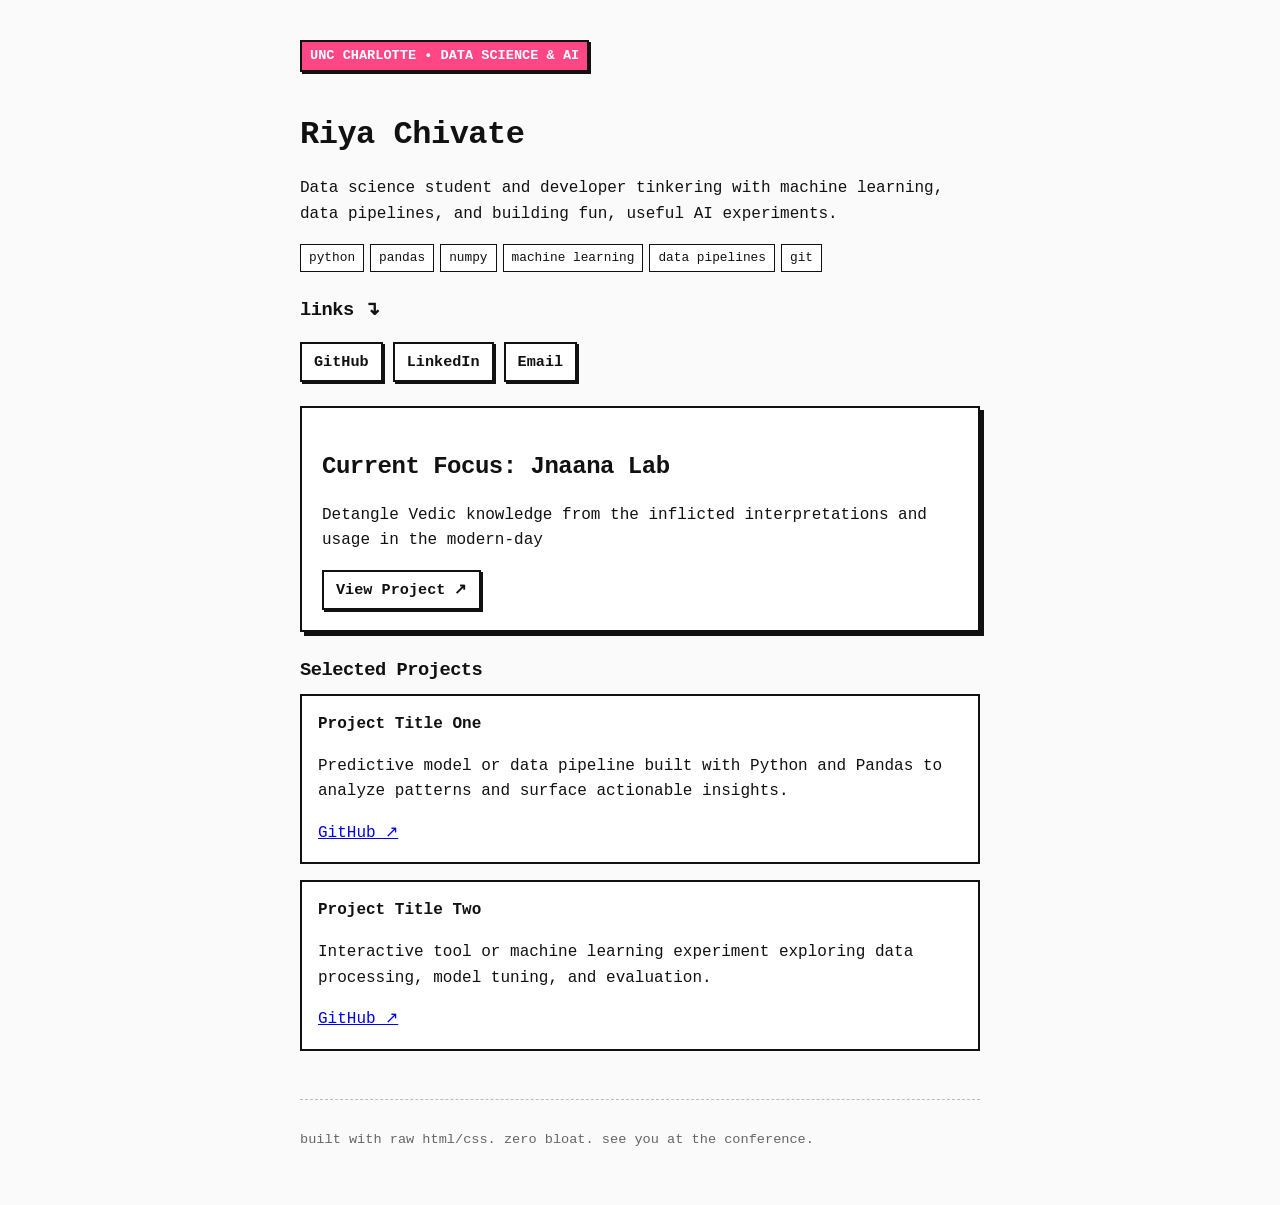
==== index.html @ 7e4f7425 "Remove target='_blank' from project links" ====
<!DOCTYPE html>
<html lang="en">
<head>
  <meta charset="UTF-8">
  <meta name="viewport" content="width=device-width, initial-scale=1.0">
  <title>Riya Chivate</title>
  <style>
    :root {
      --bg: #fafafa;
      --text: #111;
      --accent: #ff4785;
      --border: 2px solid #111;
      --shadow: 4px 4px 0px #111;
    }

    * {
      box-sizing: border-box;
    }

    body {
      font-family: -apple-system, BlinkMacSystemFont, "Segoe UI", Roboto, monospace, sans-serif;
      background: var(--bg);
      color: var(--text);
      max-width: 720px;
      margin: 0 auto;
      padding: 2.5rem 1.25rem;
      line-height: 1.6;
    }

    h1, h2, h3 {
      font-weight: 800;
      letter-spacing: -0.5px;
      margin-bottom: 0.5rem;
    }

    .badge {
      display: inline-block;
      background: var(--accent);
      color: #fff;
      font-weight: bold;
      font-size: 0.85rem;
      padding: 3px 8px;
      margin-bottom: 1rem;
      border: var(--border);
      box-shadow: 2px 2px 0px #111;
    }

    .box {
      border: var(--border);
      padding: 1.25rem;
      margin: 1.5rem 0;
      background: #fff;
      box-shadow: var(--shadow);
    }

    .tags {
      display: flex;
      flex-wrap: wrap;
      gap: 6px;
      margin: 1rem 0 1.5rem 0;
    }

    .tag {
      border: 1px solid #111;
      padding: 3px 8px;
      font-size: 0.8rem;
      background: #fff;
      font-family: monospace;
    }

    ul.links {
      list-style: none;
      padding: 0;
      display: flex;
      flex-wrap: wrap;
      gap: 10px;
      margin: 1rem 0;
    }

    ul.links a, .btn {
      display: inline-block;
      padding: 6px 12px;
      background: #fff;
      color: #111;
      text-decoration: none;
      font-weight: 600;
      font-size: 0.95rem;
      border: var(--border);
      box-shadow: 2px 2px 0px #111;
      transition: transform 0.1s, box-shadow 0.1s;
    }

    ul.links a:hover, .btn:hover {
      transform: translate(-2px, -2px);
      box-shadow: 4px 4px 0px #111;
      background: #fdf590;
    }

    .photo-grid {
      display: grid;
      grid-template-columns: repeat(auto-fit, minmax(160px, 1fr));
      gap: 12px;
      margin: 1.5rem 0;
    }

    .photo-grid img {
      width: 100%;
      height: 180px;
      object-fit: cover;
      border: var(--border);
      box-shadow: 3px 3px 0px #111;
    }

    .project-card {
      border: var(--border);
      padding: 1rem;
      margin-bottom: 1rem;
      background: #fff;
    }

    .project-card h4 {
      margin: 0 0 0.35rem 0;
    }

    footer {
      margin-top: 3rem;
      font-size: 0.85rem;
      font-family: monospace;
      color: #666;
      border-top: 1px dashed #bbb;
      padding-top: 1rem;
    }
  </style>
</head>
<body>

  <div class="badge">UNC CHARLOTTE • DATA SCIENCE & AI</div>

  <h1>Riya Chivate</h1>
  <p>Data science student and developer tinkering with machine learning, data pipelines, and building fun, useful AI experiments.</p>

  <div class="tags">
    <span class="tag">python</span>
    <span class="tag">pandas</span>
    <span class="tag">numpy</span>
    <span class="tag">machine learning</span>
    <span class="tag">data pipelines</span>
    <span class="tag">git</span>
  </div>

  <h3>links ↴</h3>
  <ul class="links">
    <li><a href="https://github.com/rchivate" target="_blank">GitHub</a></li>
    <li><a href="https://linkedin.com/in/riyachivate" target="_blank">LinkedIn</a></li>
    <li><a href="mailto:rchivate@charlotte.edu">Email</a></li>
  </ul>

  <div class="box">
    <h2>Current Focus: Jnaana Lab</h2>
    <p>Detangle Vedic knowledge from the inflicted interpretations and usage in the modern-day</p>
    <p></p>
    <a href="JnaanaLabs-landing.html" class="btn">View Project ↗</a>
  </div>

  <h3>Selected Projects</h3>

  <div class="project-card">
    <h4>Project Title One</h4>
    <p>Predictive model or data pipeline built with Python and Pandas to analyze patterns and surface actionable insights.</p>
    <a href="https://github.com/rchivate">GitHub ↗</a>
  </div>

  <div class="project-card">
    <h4>Project Title Two</h4>
    <p>Interactive tool or machine learning experiment exploring data processing, model tuning, and evaluation.</p>
    <a href="https://github.com/rchivate">GitHub ↗</a>
  </div>

  <footer>
    <p>built with raw html/css. zero bloat. see you at the conference.</p>
  </footer>

</body>
</html>
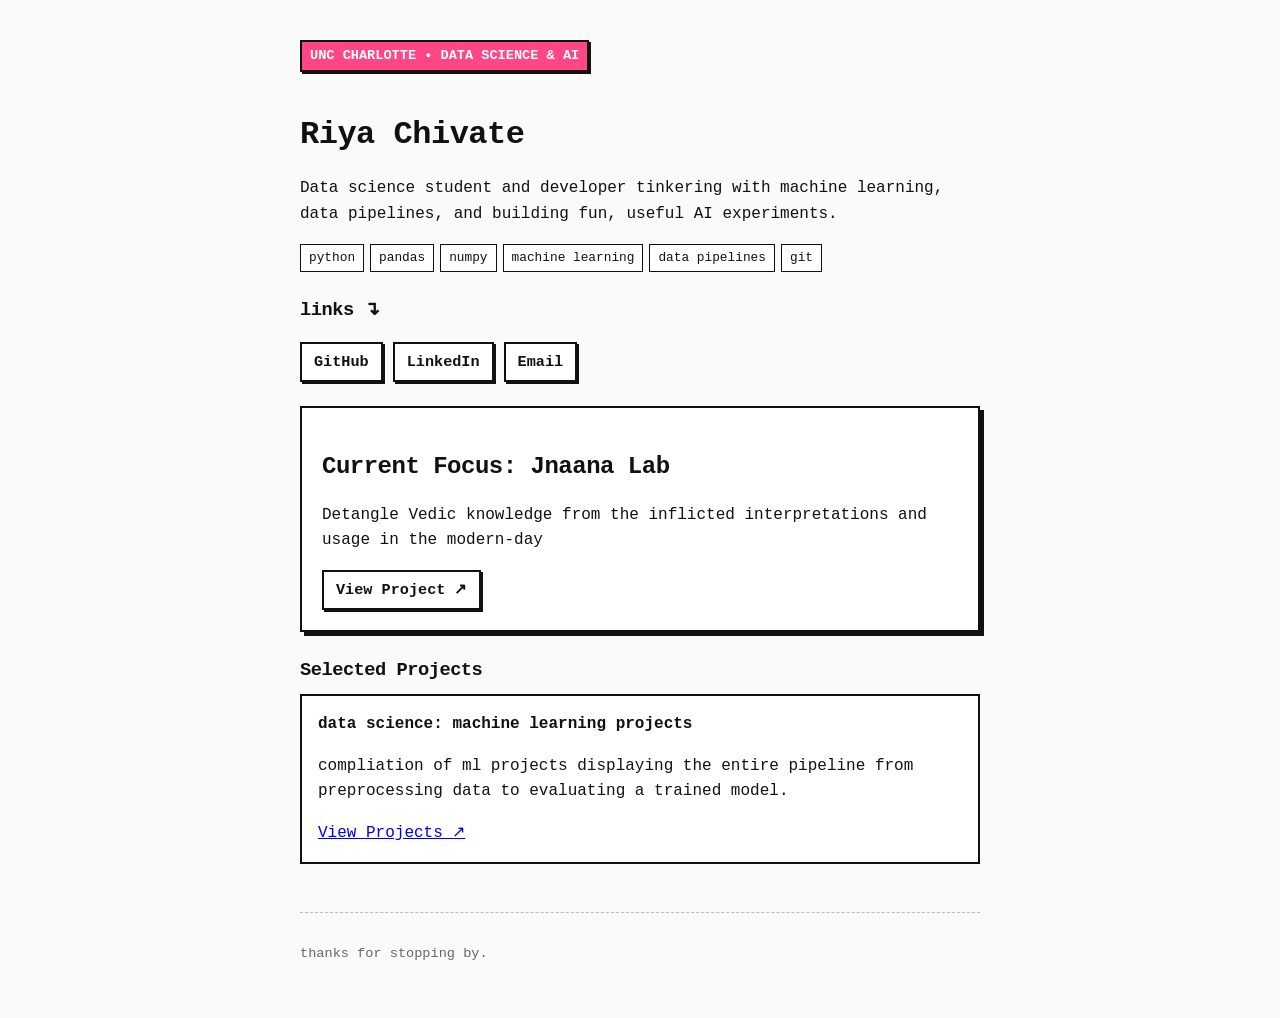
==== commit 0cdda6a1: "Revise project card and footer content in index.html Updated project card details and footer message" ====
--- a/index.html
+++ b/index.html
@@ -165,19 +165,13 @@
   <h3>Selected Projects</h3>
 
   <div class="project-card">
-    <h4>Project Title One</h4>
-    <p>Predictive model or data pipeline built with Python and Pandas to analyze patterns and surface actionable insights.</p>
-    <a href="https://github.com/rchivate">GitHub ↗</a>
-  </div>
-
-  <div class="project-card">
-    <h4>Project Title Two</h4>
-    <p>Interactive tool or machine learning experiment exploring data processing, model tuning, and evaluation.</p>
-    <a href="https://github.com/rchivate">GitHub ↗</a>
+    <h4>data science: machine learning projects</h4>
+    <p>compliation of ml projects displaying the entire pipeline from preprocessing data to evaluating a trained model.</p>
+    <a href="https://rchivate.github.io/rc-portfolio/projects.html">View Projects ↗</a>
   </div>
 
   <footer>
-    <p>built with raw html/css. zero bloat. see you at the conference.</p>
+    <p>thanks for stopping by.</p>
   </footer>
 
 </body>
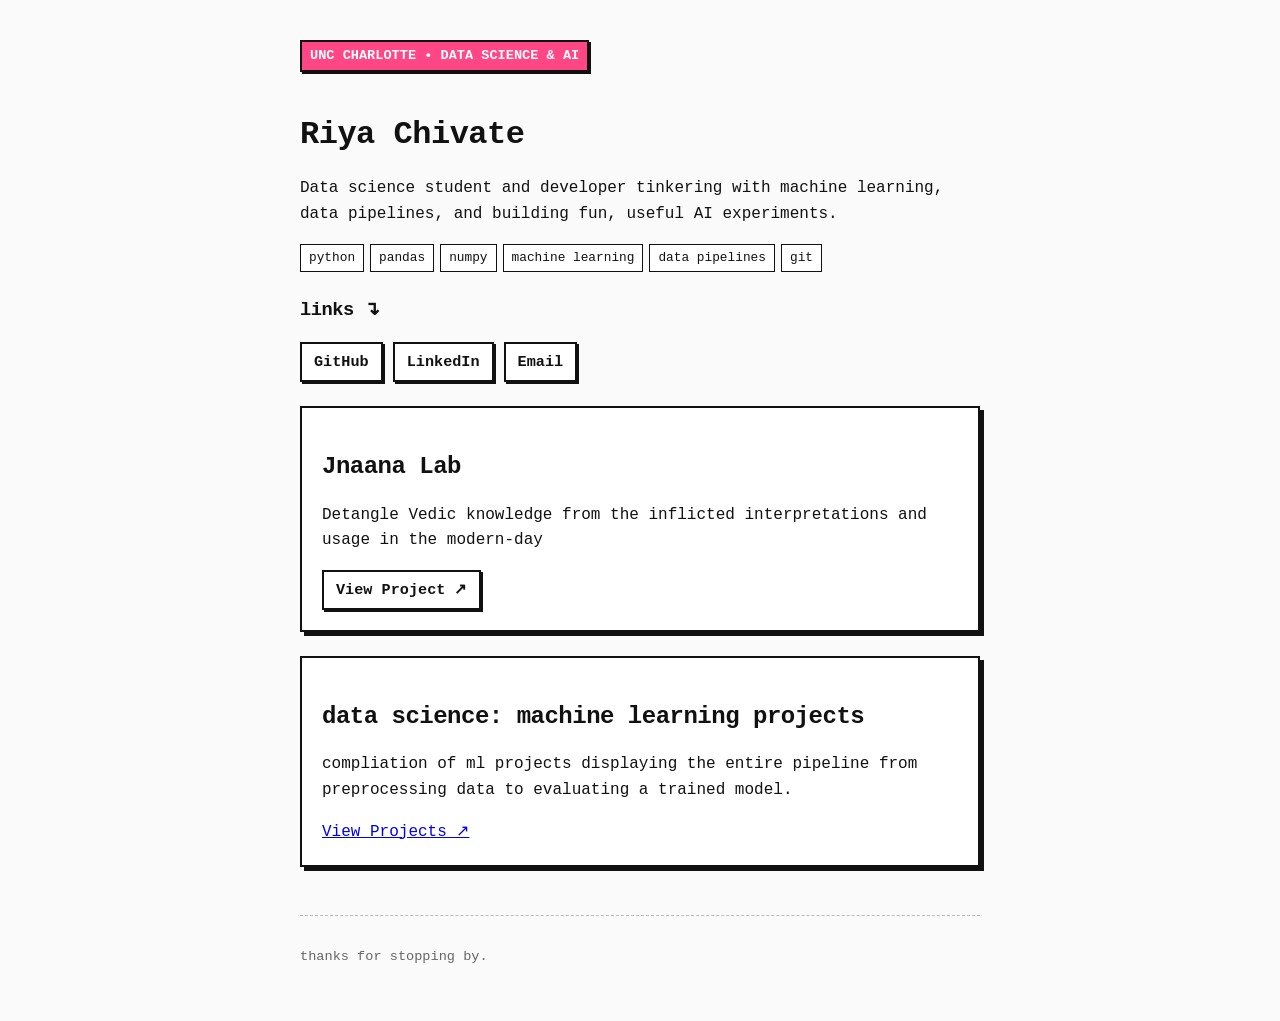
==== commit b76b96ab: "Refactor project card structure in index.html Removed project-card class and updated project heading" ====
--- a/index.html
+++ b/index.html
@@ -111,17 +111,6 @@
       box-shadow: 3px 3px 0px #111;
     }
 
-    .project-card {
-      border: var(--border);
-      padding: 1rem;
-      margin-bottom: 1rem;
-      background: #fff;
-    }
-
-    .project-card h4 {
-      margin: 0 0 0.35rem 0;
-    }
-
     footer {
       margin-top: 3rem;
       font-size: 0.85rem;
@@ -156,18 +145,17 @@
   </ul>
 
   <div class="box">
-    <h2>Current Focus: Jnaana Lab</h2>
+    <h2>Jnaana Lab</h2>
     <p>Detangle Vedic knowledge from the inflicted interpretations and usage in the modern-day</p>
     <p></p>
     <a href="JnaanaLabs-landing.html" class="btn">View Project ↗</a>
   </div>
 
-  <h3>Selected Projects</h3>
-
-  <div class="project-card">
-    <h4>data science: machine learning projects</h4>
+  <div class="box">
+    <h2>data science: machine learning projects</h2>
     <p>compliation of ml projects displaying the entire pipeline from preprocessing data to evaluating a trained model.</p>
-    <a href="https://rchivate.github.io/rc-portfolio/projects.html">View Projects ↗</a>
+    <p></p>
+    <a href="https://rchivate.github.io/rc-portfolio/projects.html" target="_blank">View Projects ↗</a>
   </div>
 
   <footer>
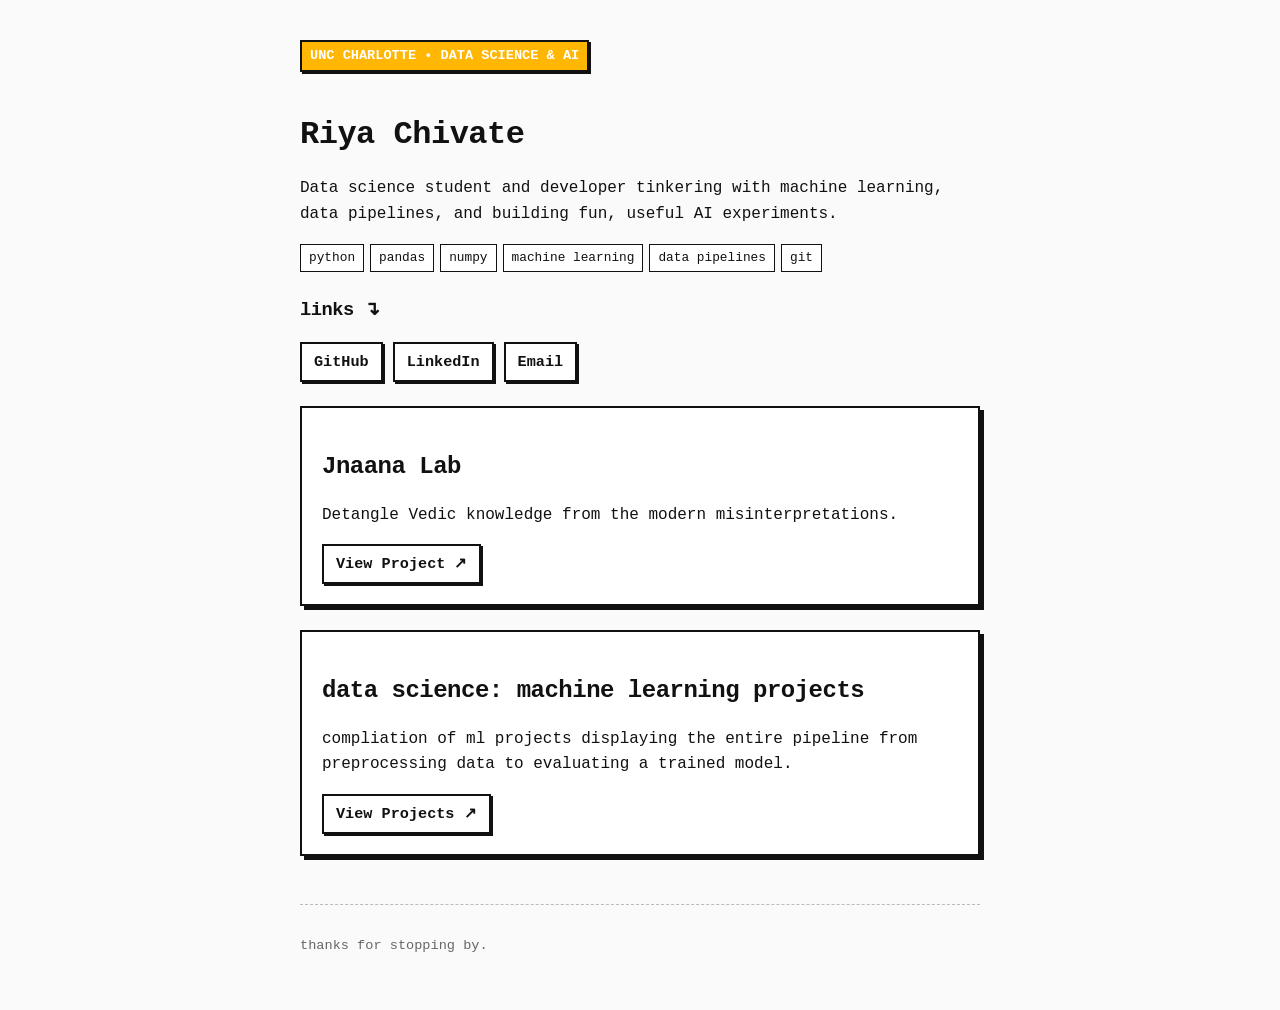
==== commit 2ae5d739: "Update styles and content in index.html Updated badge background color and modified text for Jnaana " ====
--- a/index.html
+++ b/index.html
@@ -35,7 +35,7 @@
 
     .badge {
       display: inline-block;
-      background: var(--accent);
+      background: #ffb703;
       color: #fff;
       font-weight: bold;
       font-size: 0.85rem;
@@ -146,7 +146,7 @@
 
   <div class="box">
     <h2>Jnaana Lab</h2>
-    <p>Detangle Vedic knowledge from the inflicted interpretations and usage in the modern-day</p>
+    <p>Detangle Vedic knowledge from the modern misinterpretations.</p>
     <p></p>
     <a href="JnaanaLabs-landing.html" class="btn">View Project ↗</a>
   </div>
@@ -155,7 +155,7 @@
     <h2>data science: machine learning projects</h2>
     <p>compliation of ml projects displaying the entire pipeline from preprocessing data to evaluating a trained model.</p>
     <p></p>
-    <a href="https://rchivate.github.io/rc-portfolio/projects.html" target="_blank">View Projects ↗</a>
+    <a href="https://rchivate.github.io/rc-portfolio/projects.html" target="_blank" class="btn">View Projects ↗</a>
   </div>
 
   <footer>
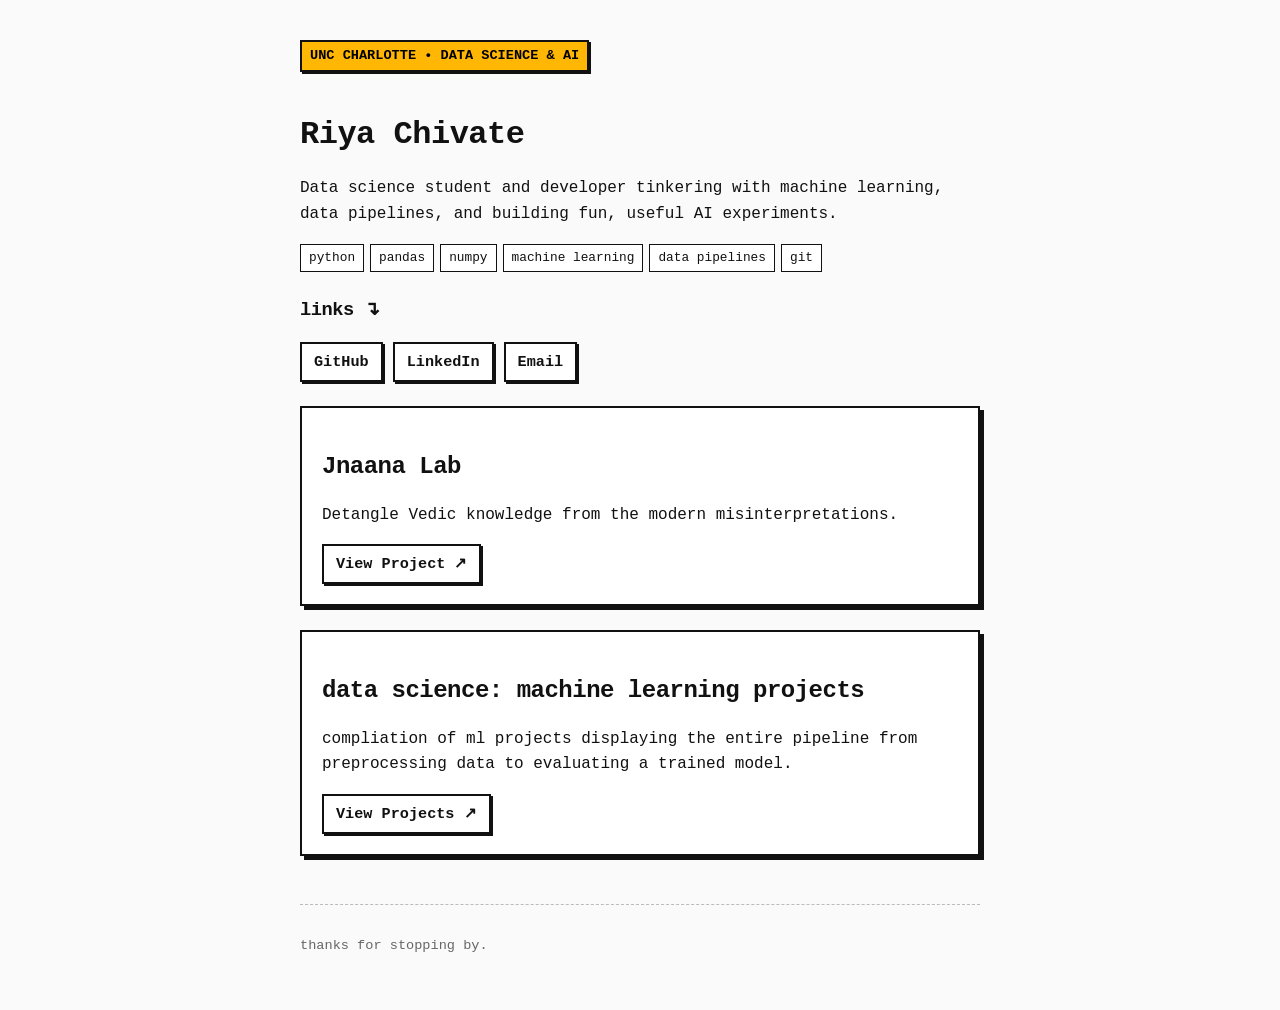
==== commit 81798f42: "format" ====
--- a/index.html
+++ b/index.html
@@ -4,122 +4,7 @@
   <meta charset="UTF-8">
   <meta name="viewport" content="width=device-width, initial-scale=1.0">
   <title>Riya Chivate</title>
-  <style>
-    :root {
-      --bg: #fafafa;
-      --text: #111;
-      --accent: #ff4785;
-      --border: 2px solid #111;
-      --shadow: 4px 4px 0px #111;
-    }
-
-    * {
-      box-sizing: border-box;
-    }
-
-    body {
-      font-family: -apple-system, BlinkMacSystemFont, "Segoe UI", Roboto, monospace, sans-serif;
-      background: var(--bg);
-      color: var(--text);
-      max-width: 720px;
-      margin: 0 auto;
-      padding: 2.5rem 1.25rem;
-      line-height: 1.6;
-    }
-
-    h1, h2, h3 {
-      font-weight: 800;
-      letter-spacing: -0.5px;
-      margin-bottom: 0.5rem;
-    }
-
-    .badge {
-      display: inline-block;
-      background: #ffb703;
-      color: #fff;
-      font-weight: bold;
-      font-size: 0.85rem;
-      padding: 3px 8px;
-      margin-bottom: 1rem;
-      border: var(--border);
-      box-shadow: 2px 2px 0px #111;
-    }
-
-    .box {
-      border: var(--border);
-      padding: 1.25rem;
-      margin: 1.5rem 0;
-      background: #fff;
-      box-shadow: var(--shadow);
-    }
-
-    .tags {
-      display: flex;
-      flex-wrap: wrap;
-      gap: 6px;
-      margin: 1rem 0 1.5rem 0;
-    }
-
-    .tag {
-      border: 1px solid #111;
-      padding: 3px 8px;
-      font-size: 0.8rem;
-      background: #fff;
-      font-family: monospace;
-    }
-
-    ul.links {
-      list-style: none;
-      padding: 0;
-      display: flex;
-      flex-wrap: wrap;
-      gap: 10px;
-      margin: 1rem 0;
-    }
-
-    ul.links a, .btn {
-      display: inline-block;
-      padding: 6px 12px;
-      background: #fff;
-      color: #111;
-      text-decoration: none;
-      font-weight: 600;
-      font-size: 0.95rem;
-      border: var(--border);
-      box-shadow: 2px 2px 0px #111;
-      transition: transform 0.1s, box-shadow 0.1s;
-    }
-
-    ul.links a:hover, .btn:hover {
-      transform: translate(-2px, -2px);
-      box-shadow: 4px 4px 0px #111;
-      background: #fdf590;
-    }
-
-    .photo-grid {
-      display: grid;
-      grid-template-columns: repeat(auto-fit, minmax(160px, 1fr));
-      gap: 12px;
-      margin: 1.5rem 0;
-    }
-
-    .photo-grid img {
-      width: 100%;
-      height: 180px;
-      object-fit: cover;
-      border: var(--border);
-      box-shadow: 3px 3px 0px #111;
-    }
-
-    footer {
-      margin-top: 3rem;
-      font-size: 0.85rem;
-      font-family: monospace;
-      color: #666;
-      border-top: 1px dashed #bbb;
-      padding-top: 1rem;
-    }
-  </style>
+  <link rel="stylesheet" href="style.css">
 </head>
 <body>
 
@@ -148,7 +33,7 @@
     <h2>Jnaana Lab</h2>
     <p>Detangle Vedic knowledge from the modern misinterpretations.</p>
     <p></p>
-    <a href="JnaanaLabs-landing.html" class="btn">View Project ↗</a>
+    <a href="jnaana-labs/landing.html" class="btn">View Project ↗</a>
   </div>
 
   <div class="box">
--- a/style.css
+++ b/style.css
@@ -0,0 +1,121 @@
+:root {
+      --bg: #fafafa;
+      --text: #111;
+      --accent: #ff4785;
+      --border: 2px solid #111;
+      --shadow: 4px 4px 0px #111;
+    }
+
+    * {
+      box-sizing: border-box;
+    }
+
+    body {
+      font-family: -apple-system, BlinkMacSystemFont, "Segoe UI", Roboto, monospace, sans-serif;
+      background: var(--bg);
+      color: var(--text);
+      max-width: 720px;
+      margin: 0 auto;
+      padding: 2.5rem 1.25rem;
+      line-height: 1.6;
+    }
+
+    h1, h2, h3 {
+      font-weight: 800;
+      letter-spacing: -0.5px;
+      margin-bottom: 0.5rem;
+    }
+
+    .badge {
+      display: inline-block;
+      background: #ffb703;
+      color: #000;
+      font-weight: bold;
+      font-size: 0.85rem;
+      padding: 3px 8px;
+      margin-bottom: 1rem;
+      border: var(--border);
+      box-shadow: 2px 2px 0px #111;
+    }
+
+    .box {
+      border: var(--border);
+      padding: 1.25rem;
+      margin: 1.5rem 0;
+      background: #fff;
+      box-shadow: var(--shadow);
+    }
+
+    .project-card {
+      border: var(--border);
+      padding: 1.25rem;
+      margin: 1.5rem 0;
+      background: #fff;
+    }
+
+    .tags {
+      display: flex;
+      flex-wrap: wrap;
+      gap: 6px;
+      margin: 1rem 0 1.5rem 0;
+    }
+
+    .tag {
+      border: 1px solid #111;
+      padding: 3px 8px;
+      font-size: 0.8rem;
+      background: #fff;
+      font-family: monospace;
+    }
+
+    ul.links {
+      list-style: none;
+      padding: 0;
+      display: flex;
+      flex-wrap: wrap;
+      gap: 10px;
+      margin: 1rem 0;
+    }
+
+    ul.links a, .btn {
+      display: inline-block;
+      padding: 6px 12px;
+      background: #fff;
+      color: #111;
+      text-decoration: none;
+      font-weight: 600;
+      font-size: 0.95rem;
+      border: var(--border);
+      box-shadow: 2px 2px 0px #111;
+      transition: transform 0.1s, box-shadow 0.1s;
+    }
+
+    ul.links a:hover, .btn:hover {
+      transform: translate(-2px, -2px);
+      box-shadow: 4px 4px 0px #111;
+      background: #fdf590;
+    }
+
+    .photo-grid {
+      display: grid;
+      grid-template-columns: repeat(auto-fit, minmax(160px, 1fr));
+      gap: 12px;
+      margin: 1.5rem 0;
+    }
+
+    .photo-grid img {
+      width: 100%;
+      height: 180px;
+      object-fit: cover;
+      border: var(--border);
+      box-shadow: 3px 3px 0px #111;
+    }
+
+    footer {
+      margin-top: 3rem;
+      font-size: 0.85rem;
+      font-family: monospace;
+      color: #666;
+      border-top: 1px dashed #bbb;
+      padding-top: 1rem;
+    }
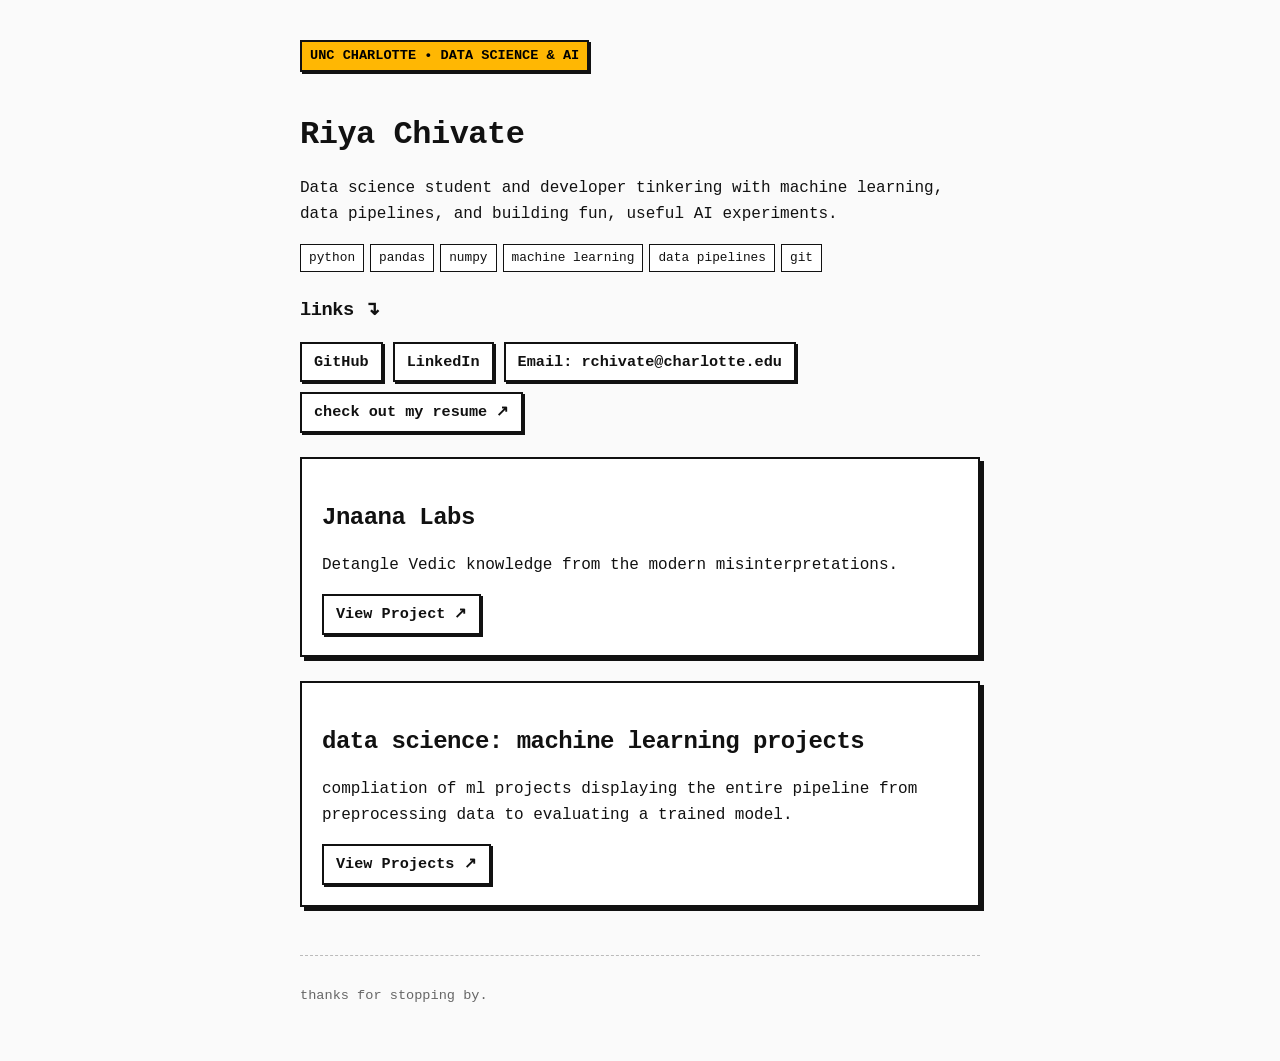
==== commit 5bb8517c: "structure" ====
--- a/index.html
+++ b/index.html
@@ -26,11 +26,12 @@
   <ul class="links">
     <li><a href="https://github.com/rchivate" target="_blank">GitHub</a></li>
     <li><a href="https://linkedin.com/in/riyachivate" target="_blank">LinkedIn</a></li>
-    <li><a href="mailto:rchivate@charlotte.edu">Email</a></li>
+    <li><a href="mailto:rchivate@charlotte.edu">Email: rchivate@charlotte.edu</a></li>
+    <li>  <a href="https://drive.google.com/uc?export=view&id=1Q8QIQ-ijrzalDly4BFpGcMTfpdlsAtd9" target="_blank" class="btn">check out my resume ↗</a></li>
   </ul>
 
   <div class="box">
-    <h2>Jnaana Lab</h2>
+    <h2>Jnaana Labs</h2>
     <p>Detangle Vedic knowledge from the modern misinterpretations.</p>
     <p></p>
     <a href="jnaana-labs/landing.html" class="btn">View Project ↗</a>
@@ -43,6 +44,7 @@
     <a href="https://rchivate.github.io/rc-portfolio/projects.html" target="_blank" class="btn">View Projects ↗</a>
   </div>
 
+
   <footer>
     <p>thanks for stopping by.</p>
   </footer>
--- a/style.css
+++ b/style.css
@@ -24,6 +24,10 @@
       font-weight: 800;
       letter-spacing: -0.5px;
       margin-bottom: 0.5rem;
+    }
+
+    h1 {
+        align-items: center;
     }
 
     .badge {
@@ -96,6 +100,24 @@
       background: #fdf590;
     }
 
+    /* Optional styling to make it look clean and well-spaced */
+    .project-bullets {
+    list-style-type: disc;
+    padding-left: 3rem;
+    padding-right: 3rem;
+    margin: 0.5rem 0;
+    line-height: 1.2;
+    color: #374151; /* Dark gray for readability */
+    }
+
+    .project-bullets li {
+    margin-bottom: 1.2rem;
+    }
+
+    .project-bullets strong {
+    color: #111827; /* Darker emphasis */
+    }
+
     .photo-grid {
       display: grid;
       grid-template-columns: repeat(auto-fit, minmax(160px, 1fr));
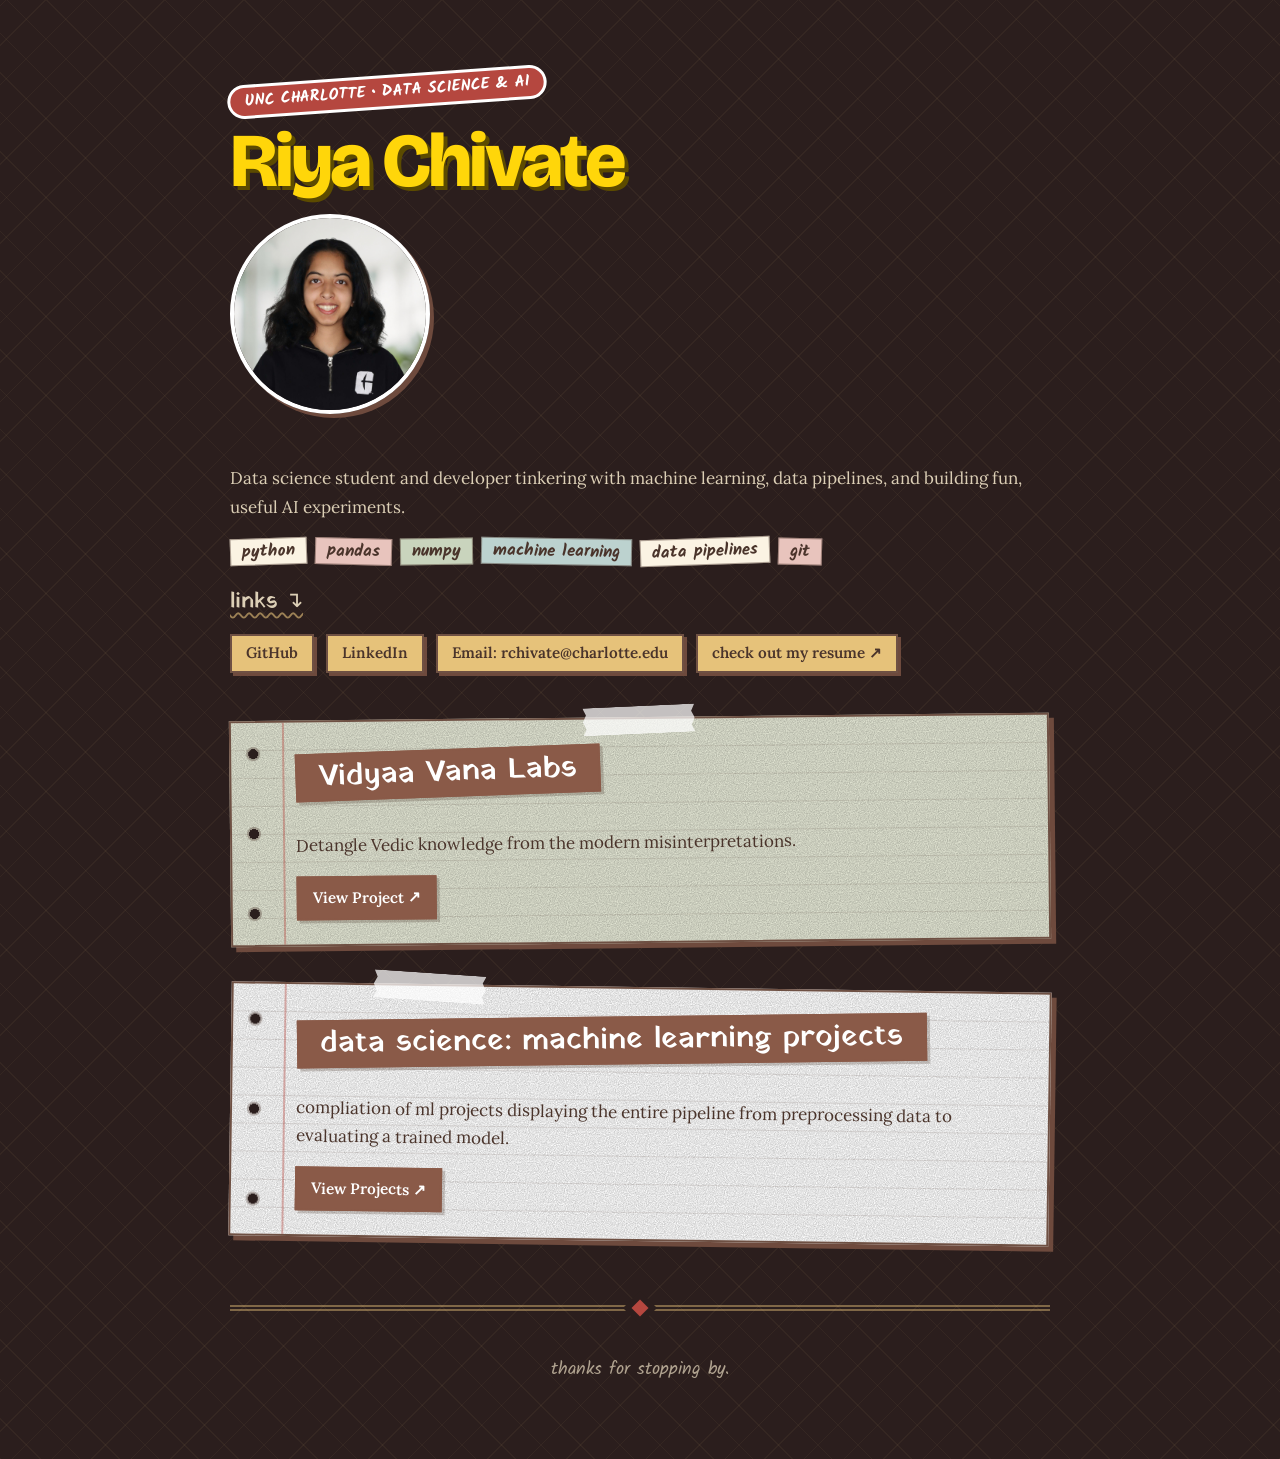
==== commit bcfbb7cb: "yoga research" ====
--- a/index.html
+++ b/index.html
@@ -11,6 +11,7 @@
   <div class="badge">UNC CHARLOTTE • DATA SCIENCE & AI</div>
 
   <h1>Riya Chivate</h1>
+    <img src="headshot.jpg" alt="Riya Chivate" class="profile">
   <p>Data science student and developer tinkering with machine learning, data pipelines, and building fun, useful AI experiments.</p>
 
   <div class="tags">
@@ -27,14 +28,14 @@
     <li><a href="https://github.com/rchivate" target="_blank">GitHub</a></li>
     <li><a href="https://linkedin.com/in/riyachivate" target="_blank">LinkedIn</a></li>
     <li><a href="mailto:rchivate@charlotte.edu">Email: rchivate@charlotte.edu</a></li>
-    <li>  <a href="https://drive.google.com/uc?export=view&id=1Q8QIQ-ijrzalDly4BFpGcMTfpdlsAtd9" target="_blank" class="btn">check out my resume ↗</a></li>
+    <li><a href="https://drive.google.com/uc?export=view&id=1Q8QIQ-ijrzalDly4BFpGcMTfpdlsAtd9" target="_blank" class="btn">check out my resume ↗</a></li>
   </ul>
 
   <div class="box">
-    <h2>Jnaana Labs</h2>
+    <h2>Vidyaa Vana Labs</h2>
     <p>Detangle Vedic knowledge from the modern misinterpretations.</p>
     <p></p>
-    <a href="jnaana-labs/landing.html" class="btn">View Project ↗</a>
+    <a href="vidyaa-vana-labs/landing.html" class="btn">View Project ↗</a>
   </div>
 
   <div class="box">
--- a/style.css
+++ b/style.css
@@ -1,143 +1,545 @@
+/* Keep @import on line 1 (or swap it for a <link> in your HTML). */
+@import url("https://fonts.googleapis.com/css2?family=Lora:ital,wght@0,400..700;1,400..600&family=Yatra+One&family=Kalam:wght@400;700&family=Bricolage+Grotesque:opsz,wght@12..96,400..800&family=Noto+Serif+Devanagari:wght@400..700&display=swap");
+@import url('https://fonts.googleapis.com/css2?family=Palanquin+Dark:wght@400;500;600;700&display=swap');
+
 :root {
-      --bg: #fafafa;
-      --text: #111;
-      --accent: #ff4785;
-      --border: 2px solid #111;
-      --shadow: 4px 4px 0px #111;
-    }
-
-    * {
-      box-sizing: border-box;
-    }
-
-    body {
-      font-family: -apple-system, BlinkMacSystemFont, "Segoe UI", Roboto, monospace, sans-serif;
-      background: var(--bg);
-      color: var(--text);
-      max-width: 720px;
-      margin: 0 auto;
-      padding: 2.5rem 1.25rem;
-      line-height: 1.6;
-    }
-
-    h1, h2, h3 {
-      font-weight: 800;
-      letter-spacing: -0.5px;
-      margin-bottom: 0.5rem;
-    }
-
-    h1 {
-        align-items: center;
-    }
-
-    .badge {
-      display: inline-block;
-      background: #ffb703;
-      color: #000;
-      font-weight: bold;
-      font-size: 0.85rem;
-      padding: 3px 8px;
-      margin-bottom: 1rem;
-      border: var(--border);
-      box-shadow: 2px 2px 0px #111;
-    }
-
-    .box {
-      border: var(--border);
-      padding: 1.25rem;
-      margin: 1.5rem 0;
-      background: #fff;
-      box-shadow: var(--shadow);
-    }
-
-    .project-card {
-      border: var(--border);
-      padding: 1.25rem;
-      margin: 1.5rem 0;
-      background: #fff;
-    }
-
-    .tags {
-      display: flex;
-      flex-wrap: wrap;
-      gap: 6px;
-      margin: 1rem 0 1.5rem 0;
-    }
-
-    .tag {
-      border: 1px solid #111;
-      padding: 3px 8px;
-      font-size: 0.8rem;
-      background: #fff;
-      font-family: monospace;
-    }
-
-    ul.links {
-      list-style: none;
-      padding: 0;
-      display: flex;
-      flex-wrap: wrap;
-      gap: 10px;
-      margin: 1rem 0;
-    }
-
-    ul.links a, .btn {
-      display: inline-block;
-      padding: 6px 12px;
-      background: #fff;
-      color: #111;
-      text-decoration: none;
-      font-weight: 600;
-      font-size: 0.95rem;
-      border: var(--border);
-      box-shadow: 2px 2px 0px #111;
-      transition: transform 0.1s, box-shadow 0.1s;
-    }
-
-    ul.links a:hover, .btn:hover {
-      transform: translate(-2px, -2px);
-      box-shadow: 4px 4px 0px #111;
-      background: #fdf590;
-    }
-
-    /* Optional styling to make it look clean and well-spaced */
-    .project-bullets {
-    list-style-type: disc;
+  /* page */
+  --night: #2b1e1d;      /* warm dark brown, softer than black */
+  --text: #dccfb6;       /* page text */
+  --gold: #e6c27a;       /* muted marigold for links on the dark page */
+  --yellow: #ffd60a;     /* h1 only: swap for var(--gold) to soften */
+
+  /* paper + ink */
+  --paper: #ffffff;
+  --ink: #4a342b;
+  --clay: #8a5a48;
+  --shade: #6e4a3d;      /* soft offset shadow */
+  --terracotta: #b5473f;
+  --pen: #4a6a8a;        /* blue pen for handwritten notes */
+  --brown-pen: #822b03;
+
+  /* soft tints for tags + sheets */
+  --blush: #f0dcd2;
+  --mist: #e2e5d3;
+  --rose: #e8c4bd;
+  --sage: #c9d4bd;
+  --teal: #bcd2cf;
+
+  --edge: 2px solid #6e5043;
+  --display: "Yatra One", "Lora", Georgia, serif;
+  --hand: "Kalam", "Segoe Print", "Bradley Hand", cursive;
+
+  /* paper grain */
+  --grain: url("data:image/svg+xml,%3Csvg xmlns='http://www.w3.org/2000/svg' width='160' height='160'%3E%3Cfilter id='n'%3E%3CfeTurbulence type='fractalNoise' baseFrequency='.9' numOctaves='2' stitchTiles='stitch'/%3E%3CfeColorMatrix values='0 0 0 0 0 0 0 0 0 0 0 0 0 0 0 .3 0 0 0 -.04'/%3E%3C/filter%3E%3Crect width='100%25' height='100%25' filter='url(%23n)'/%3E%3C/svg%3E");
+
+  
+  /* washi tape ends */
+  --torn: polygon(0 0, 100% 0, 97% 25%, 100% 50%, 97% 75%, 100% 100%, 0 100%, 3% 75%, 0 50%, 3% 25%);
+}
+
+* {
+  box-sizing: border-box;
+}
+
+/* ---------- page ---------- */
+
+html {
+  background-color: var(--night);
+  background-image:
+    repeating-linear-gradient(45deg, rgba(230, 194, 122, 0.05) 0 1px, transparent 1px 28px),
+    repeating-linear-gradient(-45deg, rgba(230, 194, 122, 0.05) 0 1px, transparent 1px 28px);
+}
+
+body {
+  font-family: "Lora", "Noto Serif Devanagari", Georgia, serif;
+  font-size: 1.0625rem;
+  color: var(--text);
+  max-width: 860px;
+  margin: 0 auto;
+  padding: 4.75rem 1.25rem 3.5rem;
+  line-height: 1.7;
+}
+
+/* marigold garland across the top */
+body::before {
+  content: "";
+  position: fixed;
+  top: 0;
+  left: 0;
+  right: 0;
+  height: 38px;
+  background-image: var(--garland);
+  background-size: 32px 38px;
+  background-repeat: repeat-x;
+  z-index: 100;
+  pointer-events: none;
+}
+
+a {
+  color: var(--gold);
+  text-underline-offset: 3px;
+}
+
+:is(.box, .project-card) a {
+  color: var(--terracotta);
+  font-weight: 600;
+}
+
+::selection {
+  background: var(--gold);
+  color: var(--ink);
+}
+
+/* ---------- headings ---------- */
+
+h1, h2, h3 {
+  margin: 0 0 0.75rem;
+  line-height: 1.15;
+}
+
+h1 {
+  font-family: "Bricolage Grotesque", -apple-system, BlinkMacSystemFont, "Segoe UI", Roboto, sans-serif;
+  font-weight: 800;
+  font-size: clamp(2.6rem, 9vw, 4.75rem);
+  line-height: 1.05;
+  letter-spacing: -0.04em;
+  color: var(--yellow);
+  text-shadow: 4px 4px 0 #5c4b00;
+}
+
+/* h2 = painted banner */
+h2 {
+  display: inline-block;
+  font-family: var(--display);
+  font-weight: 400;
+  font-size: clamp(1.4rem, 4vw, 1.9rem);
+  background: var(--gold);
+  color: var(--ink);
+  padding: 0.15em 0.7em;
+  border: var(--edge);
+  box-shadow: 4px 4px 0 var(--shade);
+  transform: rotate(-1.5deg);
+  margin-bottom: 1rem;
+}
+
+h3 {
+  font-family: var(--display);
+  font-weight: 400;
+  font-size: 1.35rem;
+  text-decoration: underline wavy;
+  text-decoration-color: rgba(230, 194, 122, 0.6);
+  text-decoration-thickness: 1.5px;
+  text-underline-offset: 5px;
+}
+
+:is(.box, .project-card) h1 {
+  color: var(--ink);
+  text-shadow: 3px 3px 0 rgba(138, 90, 72, 0.3);
+}
+
+:is(.box, .project-card) h2 {
+  background: var(--clay);
+  color: var(--paper);
+  border-color: var(--clay);
+  box-shadow: 3px 3px 0 rgba(74, 52, 43, 0.25);
+}
+
+:is(.box, .project-card) h3 {
+  color: var(--ink);
+  text-decoration-color: rgba(181, 71, 63, 0.55);
+}
+
+/* ---------- sticker badge ---------- */
+
+.badge {
+  display: inline-block;
+  background: var(--terracotta);
+  color: var(--paper);
+  font-family: var(--hand);
+  font-weight: 700;
+  font-size: 1rem;
+  line-height: 1.5;
+  padding: 2px 14px;
+  margin-bottom: 1rem;
+  border-radius: 999px;
+  box-shadow: 0 0 0 3px var(--paper);
+  transform: rotate(-4deg);
+}
+
+/* ---------- journal pages ---------- */
+
+.box,
+.project-card {
+  position: relative;
+  border: var(--edge);
+  padding: 1.75rem 1.5rem 1.5rem;
+  margin: 2.75rem 0;
+  color: var(--ink);
+  background-color: var(--sheet, var(--paper));
+  box-shadow: 5px 5px 0 var(--shade);
+  transform: rotate(var(--tilt, -0.5deg));
+  transition: transform 0.18s ease, box-shadow 0.18s ease;
+  --photo-shadow: rgba(74, 52, 43, 0.3);
+}
+
+/* sheets cycle through cream, blush, sage */
+:is(.box, .project-card):nth-of-type(3n + 1) { --sheet: var(--paper); }
+:is(.box, .project-card):nth-of-type(3n + 2) { --sheet: var(--blush); }
+:is(.box, .project-card):nth-of-type(3n)     { --sheet: var(--mist); }
+
+:is(.box, .project-card):nth-of-type(odd)  { --tilt: -0.6deg; }
+:is(.box, .project-card):nth-of-type(even) { --tilt: 0.8deg; }
+
+.box:hover,
+.project-card:hover {
+  transform: rotate(0deg) translate(-3px, -3px);
+  box-shadow: 8px 8px 0 var(--shade);
+}
+
+/* plain white washi tape */
+.box::before,
+.project-card::before {
+  content: "";
+  position: absolute;
+  top: -13px;
+  left: 50%;
+  width: 112px;
+  height: 28px;
+  z-index: 2;
+  pointer-events: none;
+  background: rgba(255, 255, 255, 0.72);
+  clip-path: var(--torn);
+  transform: translateX(-50%) rotate(-2deg);
+}
+
+:is(.box, .project-card):nth-of-type(even)::before {
+  left: 24%;
+  transform: translateX(-50%) rotate(3deg);
+}
+
+/* .box = ruled notebook page: punch holes, margin line, faint lines */
+.box {
+  --margin-x: 52px;
+  --hole-x: 22px;
+  padding-left: 4rem;
+  background-image:
+    radial-gradient(circle at var(--hole-x) 14%, var(--night) 0 5px, rgba(74, 52, 43, 0.35) 5px 6.5px, transparent 7.5px),
+    radial-gradient(circle at var(--hole-x) 50%, var(--night) 0 5px, rgba(74, 52, 43, 0.35) 5px 6.5px, transparent 7.5px),
+    radial-gradient(circle at var(--hole-x) 86%, var(--night) 0 5px, rgba(74, 52, 43, 0.35) 5px 6.5px, transparent 7.5px),
+    linear-gradient(90deg, transparent calc(var(--margin-x) - 1px), rgba(181, 71, 63, 0.4) calc(var(--margin-x) - 1px) calc(var(--margin-x) + 1px), transparent calc(var(--margin-x) + 1px)),
+    repeating-linear-gradient(transparent 0 27px, rgba(74, 52, 43, 0.12) 27px 28px),
+    var(--grain);
+  background-size: auto, auto, auto, auto, auto, 160px 160px;
+  line-height: 28px;
+}
+
+/* .project-card = dot-grid bullet journal page */
+.project-card {
+  background-image:
+    radial-gradient(rgba(74, 52, 43, 0.2) 1.3px, transparent 1.8px),
+    var(--grain);
+  background-size: 22px 22px, 160px 160px;
+}
+
+/* ---------- journal entries ---------- */
+/* <article class="box entry">
+     <div class="entry-head"><span class="entry-date">Fri, Oct 30</span><span class="entry-meta">mood: calm · chai on the desk</span></div>
+     <h2>Title</h2>
+     <p>…</p>
+   </article> */
+
+.entry-head {
+  display: flex;
+  flex-wrap: wrap;
+  justify-content: space-between;
+  align-items: baseline;
+  gap: 0.25rem 1rem;
+  margin-bottom: 0.5rem;
+}
+
+.entry-date {
+  display: inline-block;
+  font-family: var(--hand);
+  font-size: 1.15rem;
+  font-weight: 700;
+  line-height: 1.5;
+  color: var(--clay);
+  padding: 0 0.7rem;
+  border: 1.5px dashed var(--clay);
+  background: rgba(255, 255, 255, 0.35);
+  transform: rotate(-2deg);
+}
+
+.entry-meta {
+  font-family: var(--hand);
+  font-size: 1.05rem;
+  color: var(--pen);
+}
+
+.entry p {
+  margin: 0 0 28px;
+}
+
+blockquote {
+  margin: 0 0 28px;
+  padding-left: 1rem;
+  border-left: 3px dashed var(--rose);
+  font-family: var(--hand);
+  font-size: 1.2rem;
+  color: var(--pen);
+}
+
+/* ---------- tags: soft painted labels ---------- */
+
+.tags {
+  display: flex;
+  flex-wrap: wrap;
+  gap: 10px 8px;
+  margin: 1rem 0 1.5rem 0;
+  line-height: 1.5;
+}
+
+.tag {
+  border: 1.5px solid rgba(74, 52, 43, 0.45);
+  background: #fbf3e3;
+  color: var(--ink);
+  padding: 0 11px;
+  font-family: var(--hand);
+  font-size: 1.05rem;
+  font-weight: 700;
+  transform: rotate(-2deg);
+}
+
+.tag:nth-child(4n + 2) { background: var(--rose); transform: rotate(1.5deg); }
+.tag:nth-child(4n + 3) { background: var(--sage); transform: rotate(-0.8deg); }
+.tag:nth-child(4n)     { background: var(--teal); transform: rotate(1deg); }
+
+/* ---------- buttons / links ---------- */
+
+ul.links {
+  list-style: none;
+  padding: 0;
+  display: flex;
+  flex-wrap: wrap;
+  gap: 12px;
+  margin: 1.25rem 0;
+  line-height: 1.5;
+}
+
+ul.links a,
+.btn {
+  display: inline-block;
+  padding: 6px 14px;
+  background: var(--gold);
+  color: var(--ink);
+  text-decoration: none;
+  font-weight: 600;
+  font-size: 0.95rem;
+  border: var(--edge);
+  box-shadow: 3px 3px 0 var(--shade);
+  transition: transform 0.1s, box-shadow 0.1s, background 0.1s;
+}
+
+ul.links a:hover,
+.btn:hover {
+  transform: translate(-2px, -2px);
+  box-shadow: 5px 5px 0 var(--shade);
+  background: var(--paper);
+}
+
+/* on paper */
+:is(.box, .project-card) :is(ul.links a, .btn) {
+  background: var(--clay);
+  color: var(--paper);
+  border-color: var(--clay);
+  box-shadow: 3px 3px 0 rgba(74, 52, 43, 0.25);
+}
+
+:is(.box, .project-card) :is(ul.links a, .btn):hover {
+  background: var(--terracotta);
+  border-color: var(--terracotta);
+  color: var(--paper);
+  box-shadow: 5px 5px 0 rgba(74, 52, 43, 0.25);
+}
+
+a:focus-visible,
+.btn:focus-visible {
+  outline: 3px solid var(--gold);
+  outline-offset: 3px;
+}
+
+:is(.box, .project-card) :focus-visible {
+  outline-color: var(--terracotta);
+}
+
+/* ---------- bullets: little diamonds ---------- */
+
+.project-bullets {
+  list-style: none;
+  padding-left: 1.75rem;
+  padding-right: 1rem;
+  margin: 0.5rem 0;
+  line-height: 1.5;
+  color: var(--ink);
+}
+
+.project-bullets li {
+  position: relative;
+  margin-bottom: 0.9rem;
+}
+
+.project-bullets li::before {
+  content: "";
+  position: absolute;
+  left: -1.2rem;
+  top: 0.55em;
+  width: 8px;
+  height: 8px;
+  background: var(--terracotta);
+  opacity: 0.8;
+  transform: rotate(45deg);
+}
+
+/* soft highlighter */
+.project-bullets strong {
+  color: var(--ink);
+  background: linear-gradient(transparent 58%, rgba(230, 194, 122, 0.55) 58%);
+}
+
+/* ---------- extras ---------- */
+
+/* handwritten margin note: <span class="note">remember this</span> */
+.note {
+  display: inline-block;
+  font-family: var(--hand);
+  font-size: 1.3rem;
+  font-weight: 700;
+  line-height: 1.2;
+  color: var(--gold);
+  transform: rotate(-3deg);
+}
+
+:is(.box, .project-card) .note { color: var(--pen); }
+
+/* round seal on a card corner: <span class="sticker">day 12</span> */
+.sticker {
+  position: absolute;
+  top: -22px;
+  right: -12px;
+  width: 78px;
+  height: 78px;
+  display: grid;
+  place-items: center;
+  text-align: center;
+  font-family: var(--display);
+  font-size: 0.9rem;
+  line-height: 1.1;
+  background: var(--terracotta);
+  color: var(--paper);
+  border: 3px solid var(--paper);
+  border-radius: 50%;
+  outline: 1.5px dotted rgba(243, 231, 208, 0.7);
+  outline-offset: -9px;
+  transform: rotate(12deg);
+  z-index: 3;
+}
+
+/* ---------- photos: polaroids ---------- */
+
+.photo-grid {
+  display: grid;
+  grid-template-columns: repeat(auto-fit, minmax(170px, 1fr));
+  gap: 22px 18px;
+  margin: 2rem 0;
+}
+
+.photo-grid img {
+  position: relative;
+  width: 100%;
+  height: 220px;
+  object-fit: cover;
+  padding: 10px 10px 40px;
+  background: #fbf6ea;
+  border: 1.5px solid rgba(74, 52, 43, 0.35);
+  box-shadow: 4px 4px 0 var(--photo-shadow, rgba(0, 0, 0, 0.35));
+  transform: rotate(-2.5deg);
+  transition: transform 0.18s ease, box-shadow 0.18s ease;
+}
+
+.photo-grid img:nth-child(4n + 2) { transform: rotate(2deg); margin-top: 14px; }
+.photo-grid img:nth-child(4n + 3) { transform: rotate(-1deg); }
+.photo-grid img:nth-child(4n)     { transform: rotate(3deg); margin-top: 10px; }
+
+.photo-grid img:hover {
+  transform: rotate(0deg) scale(1.05);
+  box-shadow: 7px 7px 0 var(--photo-shadow, rgba(0, 0, 0, 0.35));
+  z-index: 5;
+}
+
+.profile {
+  width: 200px;
+  height: 200px;
+  object-fit: cover;
+  border-radius: 50%;
+  border: 4px solid var(--paper);
+  box-shadow: 4px 4px 0 var(--shade);
+  margin-bottom: 1.5rem;
+}
+
+/* ---------- footer ---------- */
+
+footer {
+  position: relative;
+  margin-top: 4rem;
+  padding-top: 1.5rem;
+  border-top: 6px double rgba(230, 194, 122, 0.45);
+  font-family: var(--hand);
+  font-size: 1.15rem;
+  color: rgba(220, 207, 182, 0.75);
+  text-align: center;
+}
+
+footer::before {
+  content: "";
+  position: absolute;
+  top: -9px;
+  left: 50%;
+  width: 12px;
+  height: 12px;
+  background: var(--terracotta);
+  box-shadow: 0 0 0 6px var(--night);
+  transform: translateX(-50%) rotate(45deg);
+}
+
+/* ---------- small screens + reduced motion ---------- */
+
+@media (max-width: 560px) {
+  .box {
+    --margin-x: 38px;
+    --hole-x: 15px;
     padding-left: 3rem;
-    padding-right: 3rem;
-    margin: 0.5rem 0;
-    line-height: 1.2;
-    color: #374151; /* Dark gray for readability */
-    }
-
-    .project-bullets li {
-    margin-bottom: 1.2rem;
-    }
-
-    .project-bullets strong {
-    color: #111827; /* Darker emphasis */
-    }
-
-    .photo-grid {
-      display: grid;
-      grid-template-columns: repeat(auto-fit, minmax(160px, 1fr));
-      gap: 12px;
-      margin: 1.5rem 0;
-    }
-
-    .photo-grid img {
-      width: 100%;
-      height: 180px;
-      object-fit: cover;
-      border: var(--border);
-      box-shadow: 3px 3px 0px #111;
-    }
-
-    footer {
-      margin-top: 3rem;
-      font-size: 0.85rem;
-      font-family: monospace;
-      color: #666;
-      border-top: 1px dashed #bbb;
-      padding-top: 1rem;
-    }+  }
+
+  .box,
+  .project-card {
+    padding-right: 1.25rem;
+    margin: 2.5rem 0;
+  }
+
+  .project-bullets {
+    padding-left: 1.5rem;
+    padding-right: 0.5rem;
+  }
+
+  .sticker {
+    right: -6px;
+  }
+}
+
+@media (prefers-reduced-motion: reduce) {
+  *,
+  *::before,
+  *::after {
+    transition: none !important;
+  }
+}
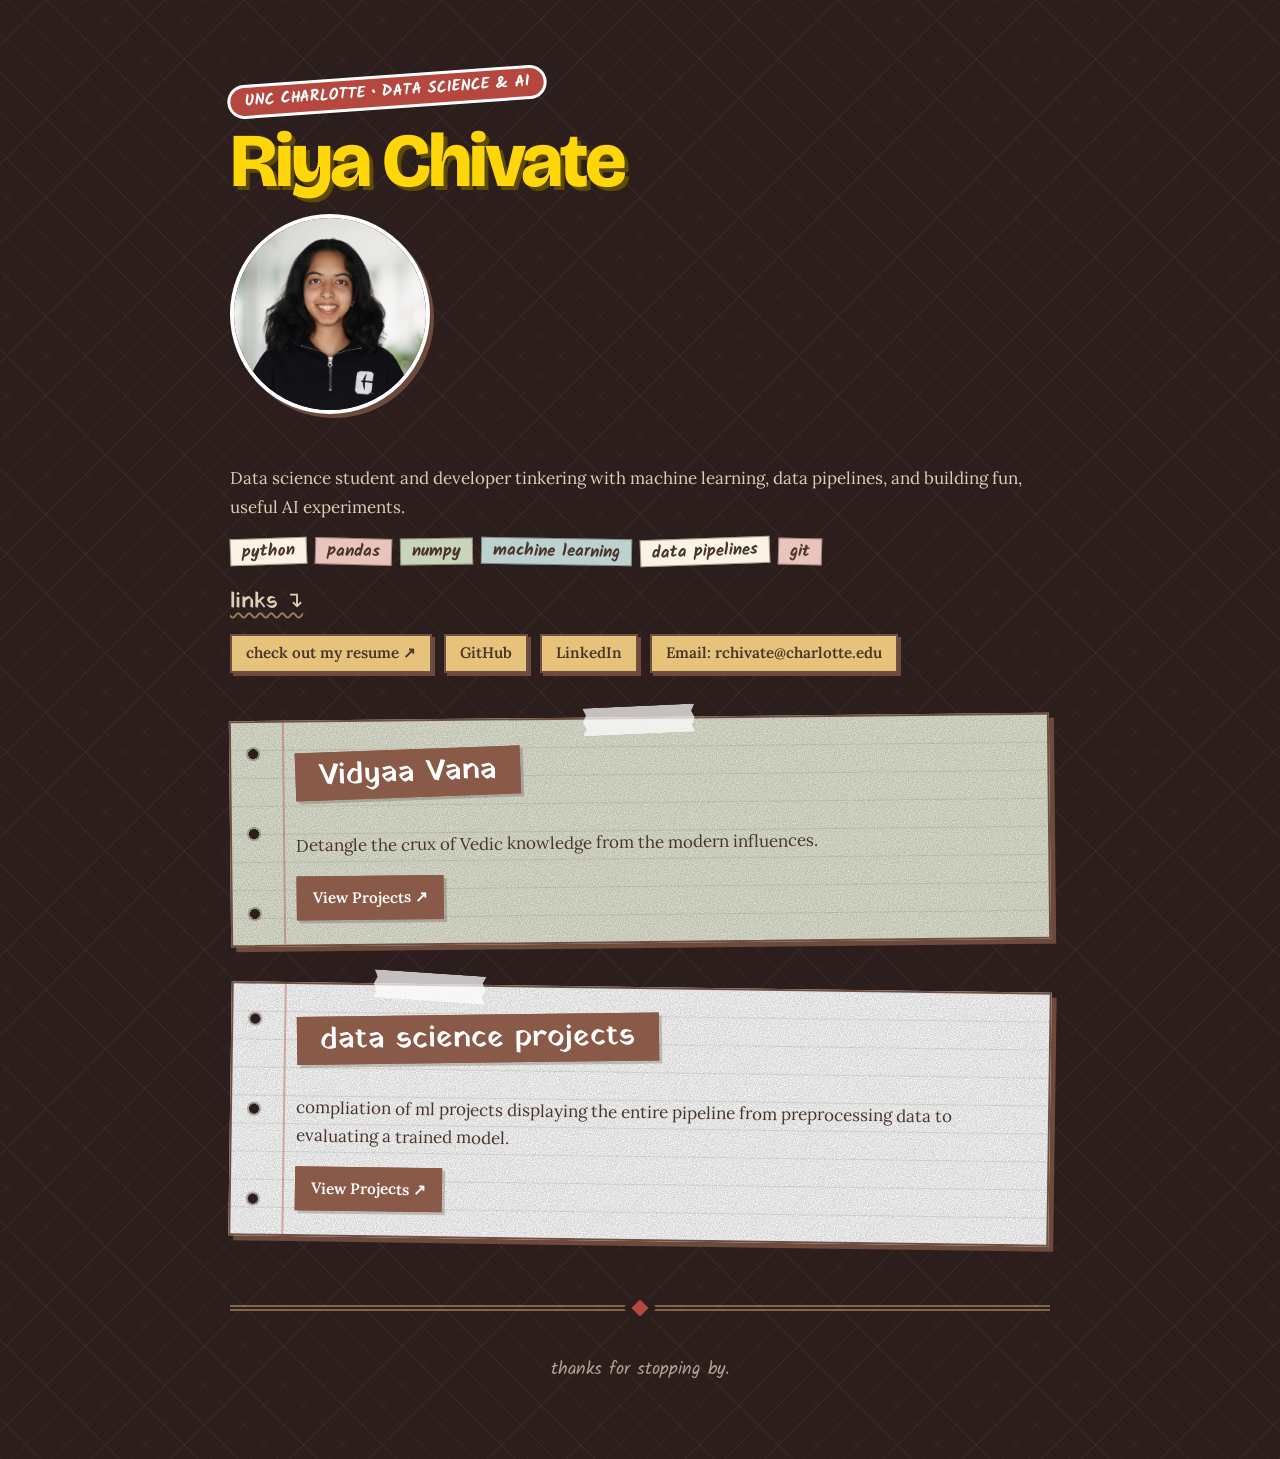
==== commit 9edd481c: "links" ====
--- a/index.html
+++ b/index.html
@@ -25,24 +25,24 @@
 
   <h3>links ↴</h3>
   <ul class="links">
+    <li><a href="https://drive.google.com/uc?export=view&id=1Q8QIQ-ijrzalDly4BFpGcMTfpdlsAtd9" target="_blank" class="btn">check out my resume ↗</a></li>
     <li><a href="https://github.com/rchivate" target="_blank">GitHub</a></li>
     <li><a href="https://linkedin.com/in/riyachivate" target="_blank">LinkedIn</a></li>
     <li><a href="mailto:rchivate@charlotte.edu">Email: rchivate@charlotte.edu</a></li>
-    <li><a href="https://drive.google.com/uc?export=view&id=1Q8QIQ-ijrzalDly4BFpGcMTfpdlsAtd9" target="_blank" class="btn">check out my resume ↗</a></li>
   </ul>
 
   <div class="box">
-    <h2>Vidyaa Vana Labs</h2>
-    <p>Detangle Vedic knowledge from the modern misinterpretations.</p>
+    <h2>Vidyaa Vana</h2>
+    <p>Detangle the crux of Vedic knowledge from the modern influences.</p>
     <p></p>
-    <a href="vidyaa-vana-labs/landing.html" class="btn">View Project ↗</a>
+    <a href="vidyaa-vana-labs/landing.html" class="btn">View Projects ↗</a>
   </div>
 
   <div class="box">
-    <h2>data science: machine learning projects</h2>
+    <h2>data science projects</h2>
     <p>compliation of ml projects displaying the entire pipeline from preprocessing data to evaluating a trained model.</p>
     <p></p>
-    <a href="https://rchivate.github.io/rc-portfolio/projects.html" target="_blank" class="btn">View Projects ↗</a>
+    <a href="data-science-projects/landing.html" class="btn">View Projects ↗</a>
   </div>
 
 
